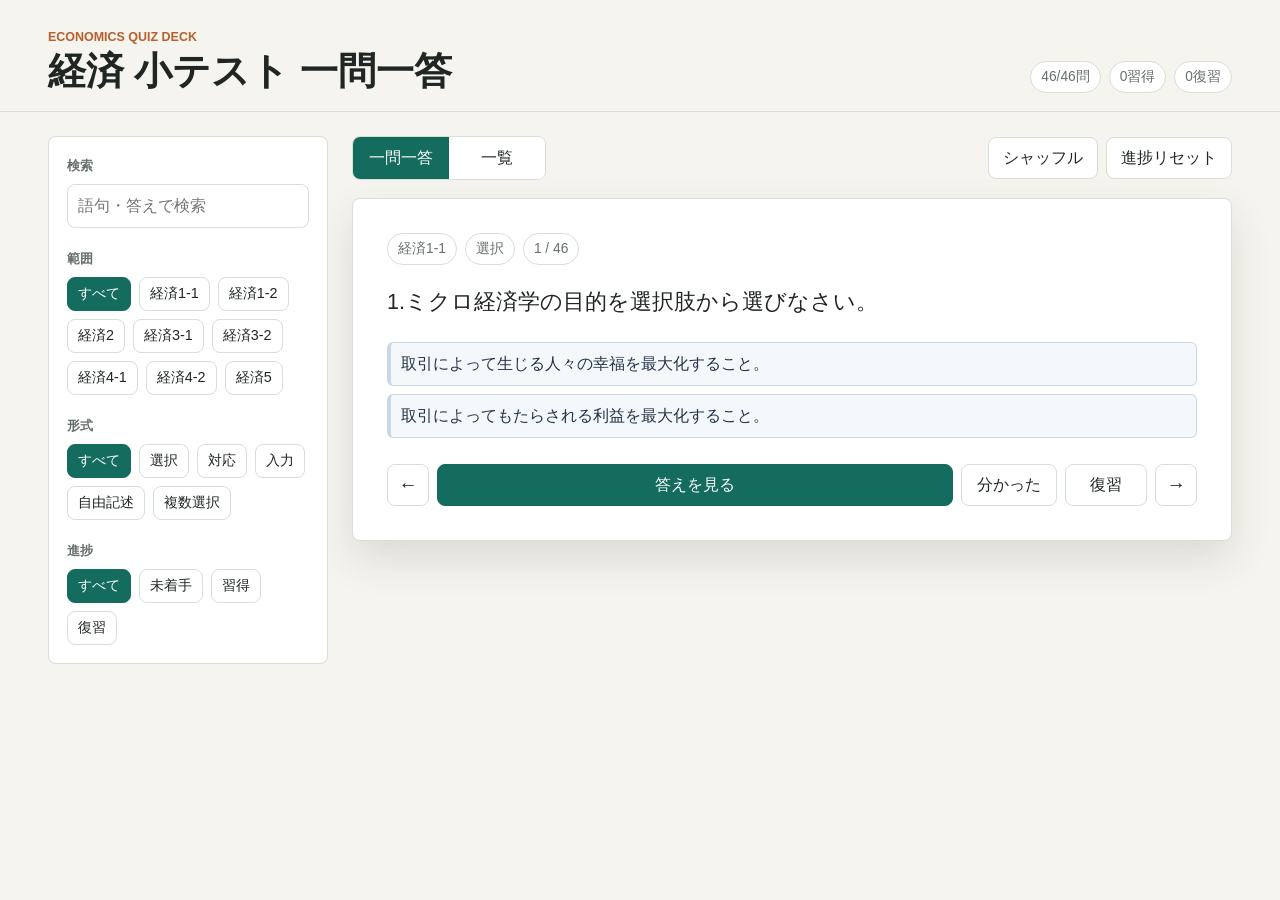
==== index.html @ 9337cf5d "Add economics quiz PWA" ====
<!doctype html>
<html lang="ja">
  <head>
    <meta charset="utf-8">
    <meta name="viewport" content="width=device-width, initial-scale=1">
    <title>経済 小テスト 一問一答</title>
    <meta name="theme-color" content="#146c5f">
    <link rel="manifest" href="manifest.webmanifest">
    <link rel="icon" href="icon.svg" type="image/svg+xml">
    <link rel="stylesheet" href="styles.css">
  </head>
  <body>
    <header class="app-header">
      <div>
        <p class="eyebrow">Economics quiz deck</p>
        <h1>経済 小テスト 一問一答</h1>
      </div>
      <div class="stats" aria-live="polite">
        <span id="totalCount">0問</span>
        <span id="knownCount">0習得</span>
        <span id="reviewCount">0復習</span>
      </div>
    </header>

    <main class="layout">
      <aside class="sidebar" aria-label="問題フィルター">
        <label class="search-label" for="searchInput">検索</label>
        <input id="searchInput" type="search" placeholder="語句・答えで検索">

        <div class="filter-group">
          <h2>範囲</h2>
          <div id="sourceFilters" class="chip-list"></div>
        </div>

        <div class="filter-group">
          <h2>形式</h2>
          <div id="typeFilters" class="chip-list"></div>
        </div>

        <div class="filter-group">
          <h2>進捗</h2>
          <div id="statusFilters" class="chip-list"></div>
        </div>
      </aside>

      <section class="workspace">
        <div class="toolbar" aria-label="表示切替">
          <div class="segmented">
            <button id="quizModeBtn" class="is-active" type="button">一問一答</button>
            <button id="listModeBtn" type="button">一覧</button>
          </div>
          <div class="toolbar-actions">
            <button id="shuffleBtn" type="button">シャッフル</button>
            <button id="resetProgressBtn" type="button">進捗リセット</button>
          </div>
        </div>

        <section id="quizView" class="quiz-view" aria-live="polite">
          <article class="quiz-card">
            <div class="card-meta">
              <span id="cardSource"></span>
              <span id="cardType"></span>
              <span id="cardPosition"></span>
            </div>
            <div id="imageFrame" class="image-frame"></div>
            <p id="questionText" class="question-text"></p>
            <div id="choiceList" class="choices"></div>
            <div id="feedbackPanel" class="feedback-panel" hidden>
              <strong id="feedbackTitle"></strong>
              <span id="feedbackDetail"></span>
            </div>
            <div id="answerPanel" class="answer-panel" hidden>
              <span>答え</span>
              <strong id="answerText"></strong>
            </div>
            <div class="card-actions">
              <button id="prevBtn" class="icon-button" type="button" aria-label="前の問題">←</button>
              <button id="revealBtn" class="primary" type="button">答えを見る</button>
              <button id="knownBtn" type="button">分かった</button>
              <button id="reviewBtn" type="button">復習</button>
              <button id="nextBtn" class="icon-button" type="button" aria-label="次の問題">→</button>
            </div>
          </article>
        </section>

        <section id="listView" class="list-view" hidden>
          <div id="questionList" class="question-list"></div>
        </section>
      </section>
    </main>

    <script src="questions.js"></script>
    <script src="app.js"></script>
  </body>
</html>
---- styles.css ----
:root {
  color-scheme: light;
  --bg: #f6f4ee;
  --surface: #ffffff;
  --surface-2: #edf5f1;
  --ink: #1f2623;
  --muted: #66706b;
  --line: #d8ded8;
  --accent: #146c5f;
  --accent-2: #b85f2d;
  --accent-3: #2e5d92;
  --shadow: 0 18px 42px rgba(31, 38, 35, 0.12);
}

* {
  box-sizing: border-box;
}

body {
  margin: 0;
  min-height: 100vh;
  background: var(--bg);
  color: var(--ink);
  font-family: -apple-system, BlinkMacSystemFont, "Hiragino Sans", "Yu Gothic", "YuGothic", "Segoe UI", sans-serif;
  line-height: 1.6;
}

button,
input {
  font: inherit;
}

button {
  border: 1px solid var(--line);
  border-radius: 8px;
  background: var(--surface);
  color: var(--ink);
  min-height: 42px;
  padding: 0 14px;
  cursor: pointer;
}

button:hover {
  border-color: var(--accent);
}

button.is-active,
button.primary {
  background: var(--accent);
  border-color: var(--accent);
  color: #fff;
}

.app-header {
  display: flex;
  align-items: end;
  justify-content: space-between;
  gap: 24px;
  padding: 28px clamp(18px, 4vw, 48px) 18px;
  border-bottom: 1px solid var(--line);
}

.eyebrow {
  margin: 0 0 2px;
  color: var(--accent-2);
  font-size: 0.78rem;
  font-weight: 700;
  letter-spacing: 0;
  text-transform: uppercase;
}

h1 {
  margin: 0;
  font-size: clamp(1.55rem, 3vw, 2.35rem);
  line-height: 1.15;
  letter-spacing: 0;
}

.stats {
  display: flex;
  flex-wrap: wrap;
  gap: 8px;
  justify-content: flex-end;
}

.stats span,
.card-meta span {
  display: inline-flex;
  align-items: center;
  min-height: 30px;
  border: 1px solid var(--line);
  border-radius: 999px;
  background: var(--surface);
  padding: 4px 10px;
  color: var(--muted);
  font-size: 0.86rem;
  white-space: nowrap;
}

.layout {
  display: grid;
  grid-template-columns: minmax(230px, 280px) 1fr;
  gap: 24px;
  padding: 24px clamp(18px, 4vw, 48px) 42px;
}

.sidebar {
  align-self: start;
  position: sticky;
  top: 18px;
  padding: 18px;
  border: 1px solid var(--line);
  border-radius: 8px;
  background: var(--surface);
}

.search-label,
.filter-group h2 {
  display: block;
  margin: 0 0 8px;
  font-size: 0.82rem;
  font-weight: 700;
  color: var(--muted);
}

#searchInput {
  width: 100%;
  min-height: 42px;
  border: 1px solid var(--line);
  border-radius: 8px;
  padding: 8px 10px;
  color: var(--ink);
}

.filter-group {
  margin-top: 20px;
}

.chip-list {
  display: flex;
  flex-wrap: wrap;
  gap: 8px;
}

.chip-list button {
  min-height: 34px;
  padding: 0 10px;
  font-size: 0.9rem;
}

.workspace {
  min-width: 0;
}

.toolbar {
  display: flex;
  align-items: center;
  justify-content: space-between;
  gap: 14px;
  margin-bottom: 18px;
}

.segmented {
  display: inline-flex;
  border: 1px solid var(--line);
  border-radius: 8px;
  overflow: hidden;
  background: var(--surface);
}

.segmented button {
  border: 0;
  border-radius: 0;
  min-width: 96px;
}

.toolbar-actions {
  display: flex;
  flex-wrap: wrap;
  gap: 8px;
  justify-content: flex-end;
}

.quiz-card {
  background: var(--surface);
  border: 1px solid var(--line);
  border-radius: 8px;
  box-shadow: var(--shadow);
  padding: clamp(18px, 4vw, 34px);
}

.card-meta {
  display: flex;
  flex-wrap: wrap;
  gap: 8px;
  margin-bottom: 18px;
}

.image-frame {
  display: none;
  margin-bottom: 18px;
}

.image-frame.has-image {
  display: grid;
  gap: 12px;
}

.image-frame img {
  width: min(100%, 680px);
  max-height: 420px;
  object-fit: contain;
  border: 1px solid var(--line);
  border-radius: 8px;
  background: #fff;
}

.question-text {
  margin: 0;
  white-space: pre-line;
  font-size: clamp(1.08rem, 2vw, 1.35rem);
  line-height: 1.8;
}

.choices {
  display: grid;
  gap: 8px;
  margin-top: 20px;
}

.choice,
.choice-button {
  border-left: 4px solid var(--accent-3);
  background: #f5f8fb;
  border-radius: 6px;
  padding: 8px 10px;
  color: #243346;
  text-align: left;
  min-height: 44px;
}

.choice-button {
  border: 1px solid #c9d7e8;
  border-left-width: 4px;
}

.choice-button.is-selected {
  background: #dcecf7;
  border-color: var(--accent-3);
  color: #183759;
  font-weight: 700;
}

.choice-button.compact {
  min-height: 36px;
  padding: 6px 10px;
  font-size: 0.92rem;
}

.matching-row {
  display: grid;
  grid-template-columns: 56px 1fr;
  gap: 10px;
  align-items: start;
  border: 1px solid var(--line);
  border-radius: 8px;
  padding: 10px;
  background: #fbfcfb;
}

.matching-label {
  display: inline-flex;
  align-items: center;
  justify-content: center;
  min-height: 36px;
  border-radius: 6px;
  background: var(--surface-2);
  color: var(--accent);
  font-weight: 700;
}

.matching-options {
  display: flex;
  flex-wrap: wrap;
  gap: 8px;
}

.answer-input {
  width: 100%;
  min-height: 46px;
  border: 1px solid var(--line);
  border-radius: 8px;
  padding: 10px 12px;
  font-size: 1rem;
}

.judge-button {
  justify-self: start;
}

button:disabled {
  cursor: not-allowed;
  opacity: 0.48;
}

.feedback-panel {
  margin-top: 18px;
  border-radius: 8px;
  padding: 12px 14px;
}

.feedback-panel strong,
.feedback-panel span {
  display: block;
}

.feedback-panel strong {
  font-size: 1.05rem;
}

.feedback-panel span {
  margin-top: 2px;
}

.feedback-panel.is-correct {
  border: 1px solid #b7d8c3;
  background: #edf8f0;
  color: #1e5d35;
}

.feedback-panel.is-wrong {
  border: 1px solid #efc1b6;
  background: #fff0ec;
  color: #8a3b28;
}

.answer-panel {
  margin-top: 24px;
  border-left: 5px solid var(--accent-2);
  border-radius: 6px;
  background: #fff7f0;
  padding: 14px 16px;
}

.answer-panel span {
  display: block;
  color: var(--accent-2);
  font-size: 0.78rem;
  font-weight: 700;
}

.answer-panel strong {
  display: block;
  margin-top: 4px;
  font-size: clamp(1.1rem, 2vw, 1.45rem);
  line-height: 1.55;
  white-space: pre-line;
}

.card-actions {
  display: grid;
  grid-template-columns: 42px minmax(124px, 1fr) minmax(96px, auto) minmax(82px, auto) 42px;
  gap: 8px;
  margin-top: 26px;
}

.icon-button {
  width: 42px;
  padding: 0;
  font-size: 1.2rem;
}

.question-list {
  display: grid;
  gap: 12px;
}

.list-item {
  border: 1px solid var(--line);
  border-radius: 8px;
  background: var(--surface);
  padding: 16px;
}

.list-item summary {
  cursor: pointer;
  font-weight: 700;
}

.list-item p {
  margin: 12px 0 0;
  white-space: pre-line;
}

.list-image {
  display: block;
  width: min(100%, 520px);
  max-height: 320px;
  object-fit: contain;
  margin-top: 12px;
  border: 1px solid var(--line);
  border-radius: 8px;
  background: #fff;
}

.list-answer {
  color: var(--accent);
  font-weight: 700;
}

.empty {
  padding: 28px;
  border: 1px solid var(--line);
  border-radius: 8px;
  background: var(--surface);
  color: var(--muted);
}

@media (max-width: 820px) {
  .app-header {
    align-items: start;
    flex-direction: column;
  }

  .layout {
    grid-template-columns: 1fr;
  }

  .sidebar {
    position: static;
  }

  .toolbar {
    align-items: stretch;
    flex-direction: column;
  }

  .segmented,
  .toolbar-actions {
    width: 100%;
  }

  .segmented button,
  .toolbar-actions button {
    flex: 1;
  }

  .card-actions {
    grid-template-columns: 42px 1fr 42px;
  }

  #knownBtn,
  #reviewBtn {
    grid-column: span 3;
  }
}
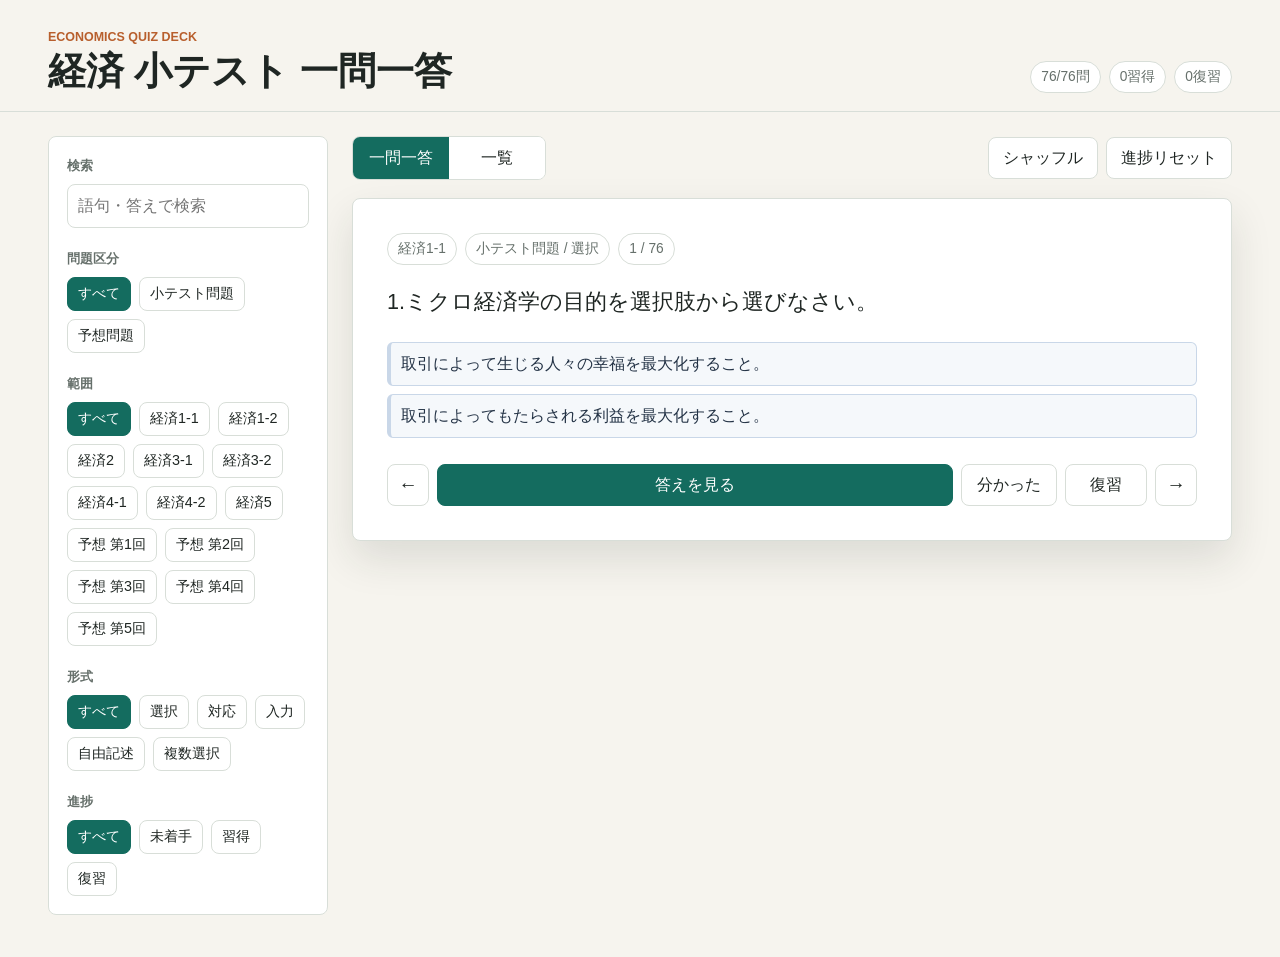
==== commit ce3f15e9: "Add predicted quiz questions" ====
--- a/index.html
+++ b/index.html
@@ -26,6 +26,11 @@
       <aside class="sidebar" aria-label="問題フィルター">
         <label class="search-label" for="searchInput">検索</label>
         <input id="searchInput" type="search" placeholder="語句・答えで検索">
+
+        <div class="filter-group">
+          <h2>問題区分</h2>
+          <div id="kindFilters" class="chip-list"></div>
+        </div>
 
         <div class="filter-group">
           <h2>範囲</h2>
@@ -90,6 +95,7 @@
     </main>
 
     <script src="questions.js"></script>
+    <script src="predicted_questions.js"></script>
     <script src="app.js"></script>
   </body>
 </html>
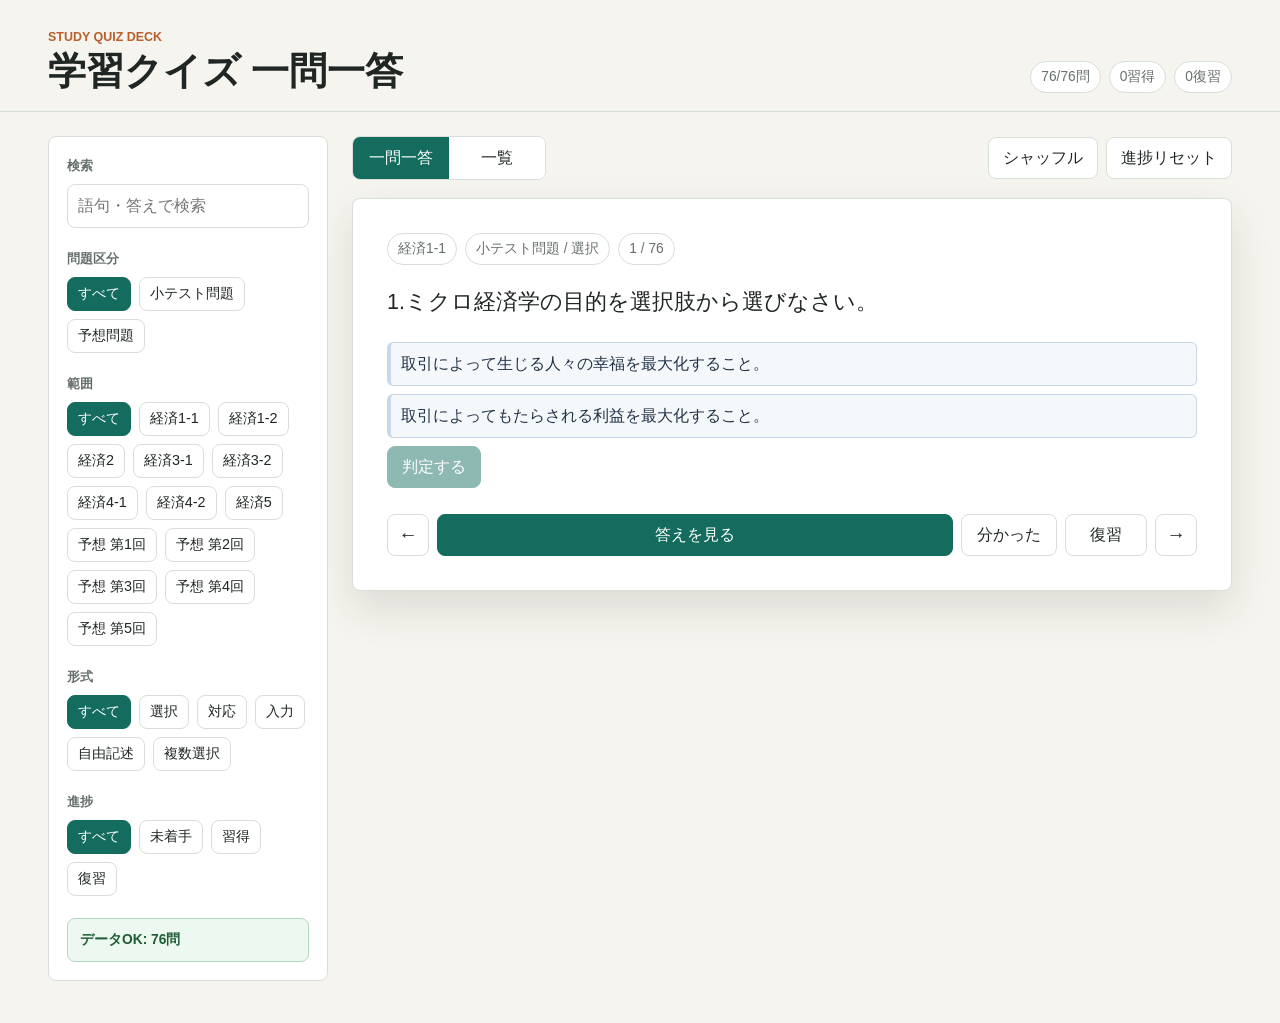
==== commit 636608b5: "Implement reusable quiz app requirements" ====
--- a/index.html
+++ b/index.html
@@ -3,7 +3,7 @@
   <head>
     <meta charset="utf-8">
     <meta name="viewport" content="width=device-width, initial-scale=1">
-    <title>経済 小テスト 一問一答</title>
+    <title>学習クイズ 一問一答</title>
     <meta name="theme-color" content="#146c5f">
     <link rel="manifest" href="manifest.webmanifest">
     <link rel="icon" href="icon.svg" type="image/svg+xml">
@@ -12,8 +12,8 @@
   <body>
     <header class="app-header">
       <div>
-        <p class="eyebrow">Economics quiz deck</p>
-        <h1>経済 小テスト 一問一答</h1>
+        <p class="eyebrow">Study quiz deck</p>
+        <h1>学習クイズ 一問一答</h1>
       </div>
       <div class="stats" aria-live="polite">
         <span id="totalCount">0問</span>
@@ -46,6 +46,8 @@
           <h2>進捗</h2>
           <div id="statusFilters" class="chip-list"></div>
         </div>
+
+        <div id="dataStatus" class="data-status" hidden></div>
       </aside>
 
       <section class="workspace">
--- a/styles.css
+++ b/styles.css
@@ -136,6 +136,26 @@
   margin-top: 20px;
 }
 
+.data-status {
+  margin-top: 22px;
+  border-radius: 8px;
+  padding: 10px 12px;
+  font-size: 0.86rem;
+  font-weight: 700;
+}
+
+.data-status.is-ok {
+  border: 1px solid #b7d8c3;
+  background: #edf8f0;
+  color: #1e5d35;
+}
+
+.data-status.is-warning {
+  border: 1px solid #efc1b6;
+  background: #fff0ec;
+  color: #8a3b28;
+}
+
 .chip-list {
   display: flex;
   flex-wrap: wrap;
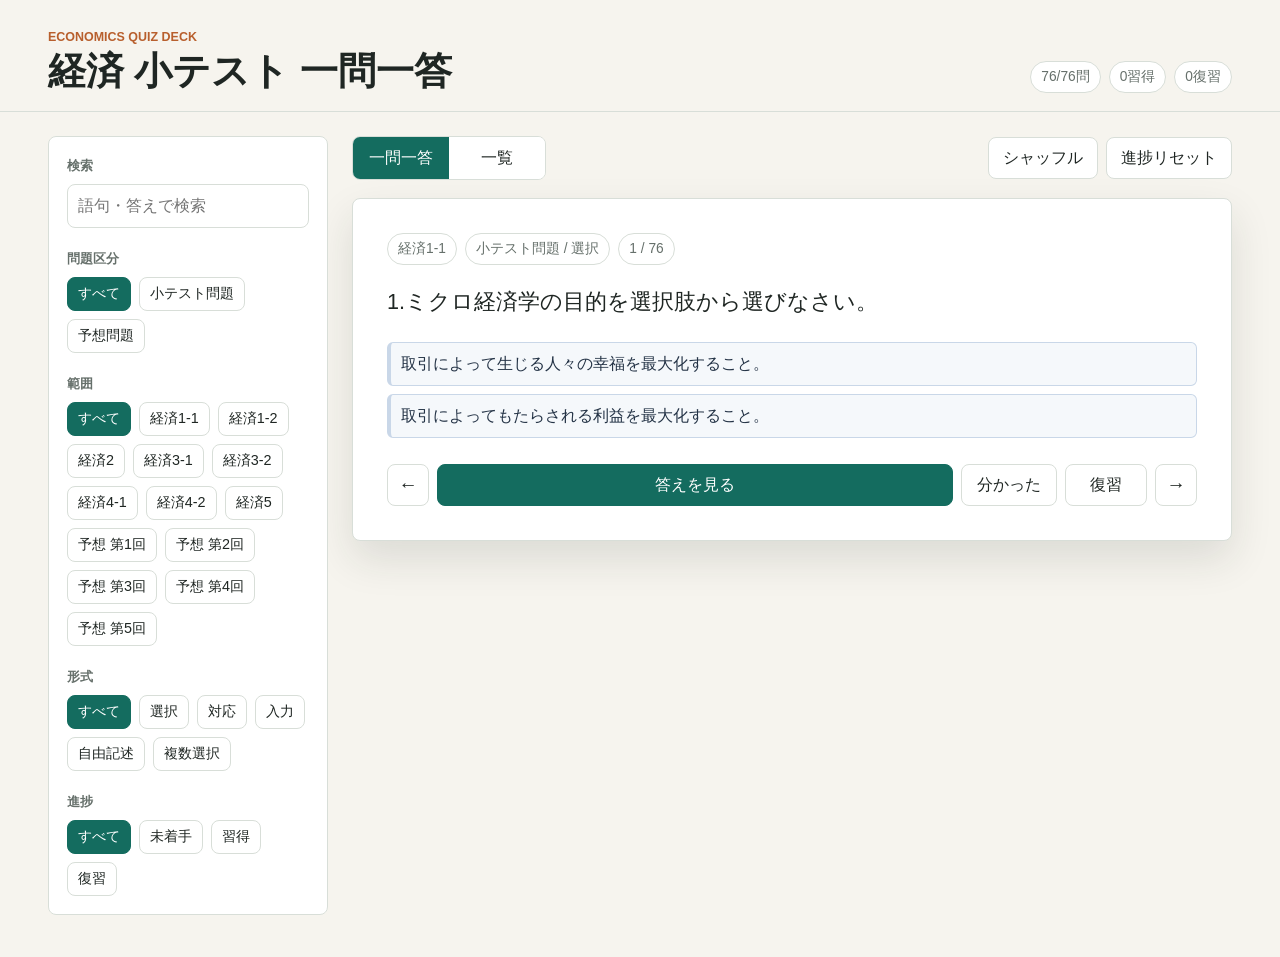
==== commit 643fbfc7: "Revert "Implement reusable quiz app requirements" This reverts commit 636608b59537319ad70921ad0446f2" ====
--- a/index.html
+++ b/index.html
@@ -3,7 +3,7 @@
   <head>
     <meta charset="utf-8">
     <meta name="viewport" content="width=device-width, initial-scale=1">
-    <title>学習クイズ 一問一答</title>
+    <title>経済 小テスト 一問一答</title>
     <meta name="theme-color" content="#146c5f">
     <link rel="manifest" href="manifest.webmanifest">
     <link rel="icon" href="icon.svg" type="image/svg+xml">
@@ -12,8 +12,8 @@
   <body>
     <header class="app-header">
       <div>
-        <p class="eyebrow">Study quiz deck</p>
-        <h1>学習クイズ 一問一答</h1>
+        <p class="eyebrow">Economics quiz deck</p>
+        <h1>経済 小テスト 一問一答</h1>
       </div>
       <div class="stats" aria-live="polite">
         <span id="totalCount">0問</span>
@@ -46,8 +46,6 @@
           <h2>進捗</h2>
           <div id="statusFilters" class="chip-list"></div>
         </div>
-
-        <div id="dataStatus" class="data-status" hidden></div>
       </aside>
 
       <section class="workspace">
--- a/styles.css
+++ b/styles.css
@@ -136,26 +136,6 @@
   margin-top: 20px;
 }
 
-.data-status {
-  margin-top: 22px;
-  border-radius: 8px;
-  padding: 10px 12px;
-  font-size: 0.86rem;
-  font-weight: 700;
-}
-
-.data-status.is-ok {
-  border: 1px solid #b7d8c3;
-  background: #edf8f0;
-  color: #1e5d35;
-}
-
-.data-status.is-warning {
-  border: 1px solid #efc1b6;
-  background: #fff0ec;
-  color: #8a3b28;
-}
-
 .chip-list {
   display: flex;
   flex-wrap: wrap;
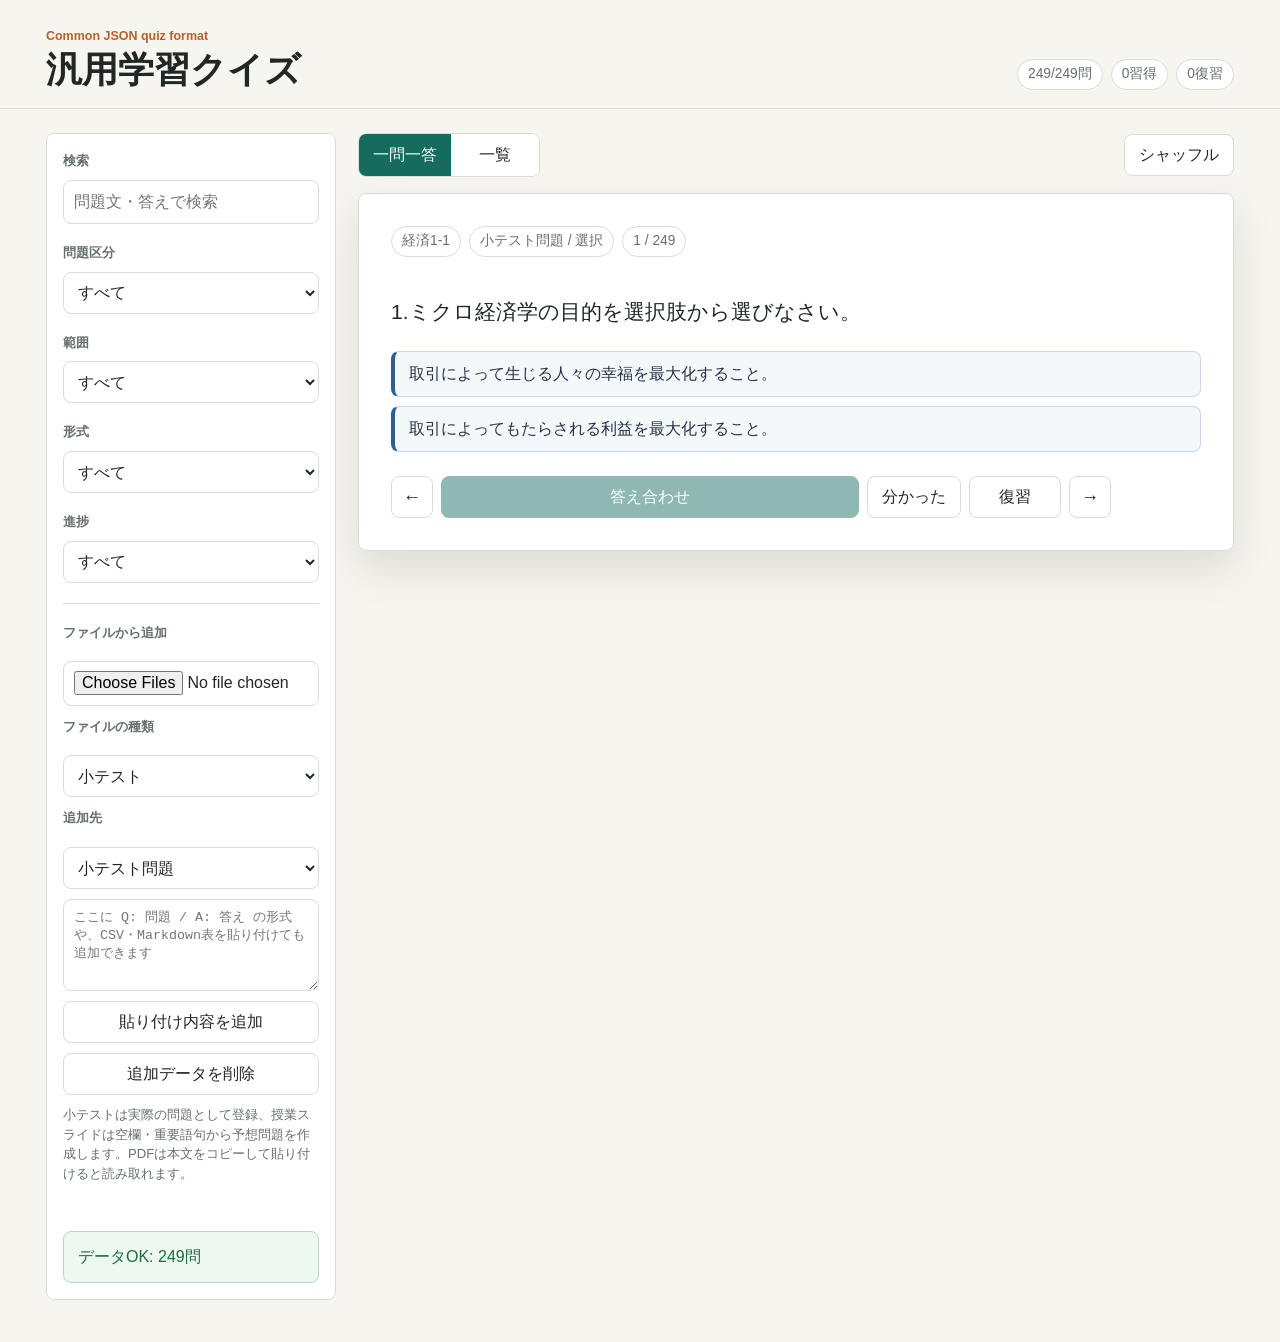
==== commit 6966b24d: "Make study quiz site primary and sort by category order" ====
--- a/index.html
+++ b/index.html
@@ -3,99 +3,16 @@
   <head>
     <meta charset="utf-8">
     <meta name="viewport" content="width=device-width, initial-scale=1">
-    <title>経済 小テスト 一問一答</title>
+    <title>汎用学習クイズ</title>
     <meta name="theme-color" content="#146c5f">
     <link rel="manifest" href="manifest.webmanifest">
     <link rel="icon" href="icon.svg" type="image/svg+xml">
-    <link rel="stylesheet" href="styles.css">
+    <meta http-equiv="refresh" content="0; url=study-quiz-site.html?v=8">
+    <script>
+      window.location.replace("study-quiz-site.html?v=8");
+    </script>
   </head>
   <body>
-    <header class="app-header">
-      <div>
-        <p class="eyebrow">Economics quiz deck</p>
-        <h1>経済 小テスト 一問一答</h1>
-      </div>
-      <div class="stats" aria-live="polite">
-        <span id="totalCount">0問</span>
-        <span id="knownCount">0習得</span>
-        <span id="reviewCount">0復習</span>
-      </div>
-    </header>
-
-    <main class="layout">
-      <aside class="sidebar" aria-label="問題フィルター">
-        <label class="search-label" for="searchInput">検索</label>
-        <input id="searchInput" type="search" placeholder="語句・答えで検索">
-
-        <div class="filter-group">
-          <h2>問題区分</h2>
-          <div id="kindFilters" class="chip-list"></div>
-        </div>
-
-        <div class="filter-group">
-          <h2>範囲</h2>
-          <div id="sourceFilters" class="chip-list"></div>
-        </div>
-
-        <div class="filter-group">
-          <h2>形式</h2>
-          <div id="typeFilters" class="chip-list"></div>
-        </div>
-
-        <div class="filter-group">
-          <h2>進捗</h2>
-          <div id="statusFilters" class="chip-list"></div>
-        </div>
-      </aside>
-
-      <section class="workspace">
-        <div class="toolbar" aria-label="表示切替">
-          <div class="segmented">
-            <button id="quizModeBtn" class="is-active" type="button">一問一答</button>
-            <button id="listModeBtn" type="button">一覧</button>
-          </div>
-          <div class="toolbar-actions">
-            <button id="shuffleBtn" type="button">シャッフル</button>
-            <button id="resetProgressBtn" type="button">進捗リセット</button>
-          </div>
-        </div>
-
-        <section id="quizView" class="quiz-view" aria-live="polite">
-          <article class="quiz-card">
-            <div class="card-meta">
-              <span id="cardSource"></span>
-              <span id="cardType"></span>
-              <span id="cardPosition"></span>
-            </div>
-            <div id="imageFrame" class="image-frame"></div>
-            <p id="questionText" class="question-text"></p>
-            <div id="choiceList" class="choices"></div>
-            <div id="feedbackPanel" class="feedback-panel" hidden>
-              <strong id="feedbackTitle"></strong>
-              <span id="feedbackDetail"></span>
-            </div>
-            <div id="answerPanel" class="answer-panel" hidden>
-              <span>答え</span>
-              <strong id="answerText"></strong>
-            </div>
-            <div class="card-actions">
-              <button id="prevBtn" class="icon-button" type="button" aria-label="前の問題">←</button>
-              <button id="revealBtn" class="primary" type="button">答えを見る</button>
-              <button id="knownBtn" type="button">分かった</button>
-              <button id="reviewBtn" type="button">復習</button>
-              <button id="nextBtn" class="icon-button" type="button" aria-label="次の問題">→</button>
-            </div>
-          </article>
-        </section>
-
-        <section id="listView" class="list-view" hidden>
-          <div id="questionList" class="question-list"></div>
-        </section>
-      </section>
-    </main>
-
-    <script src="questions.js"></script>
-    <script src="predicted_questions.js"></script>
-    <script src="app.js"></script>
+    <p><a href="study-quiz-site.html?v=8">汎用学習クイズを開く</a></p>
   </body>
 </html>
